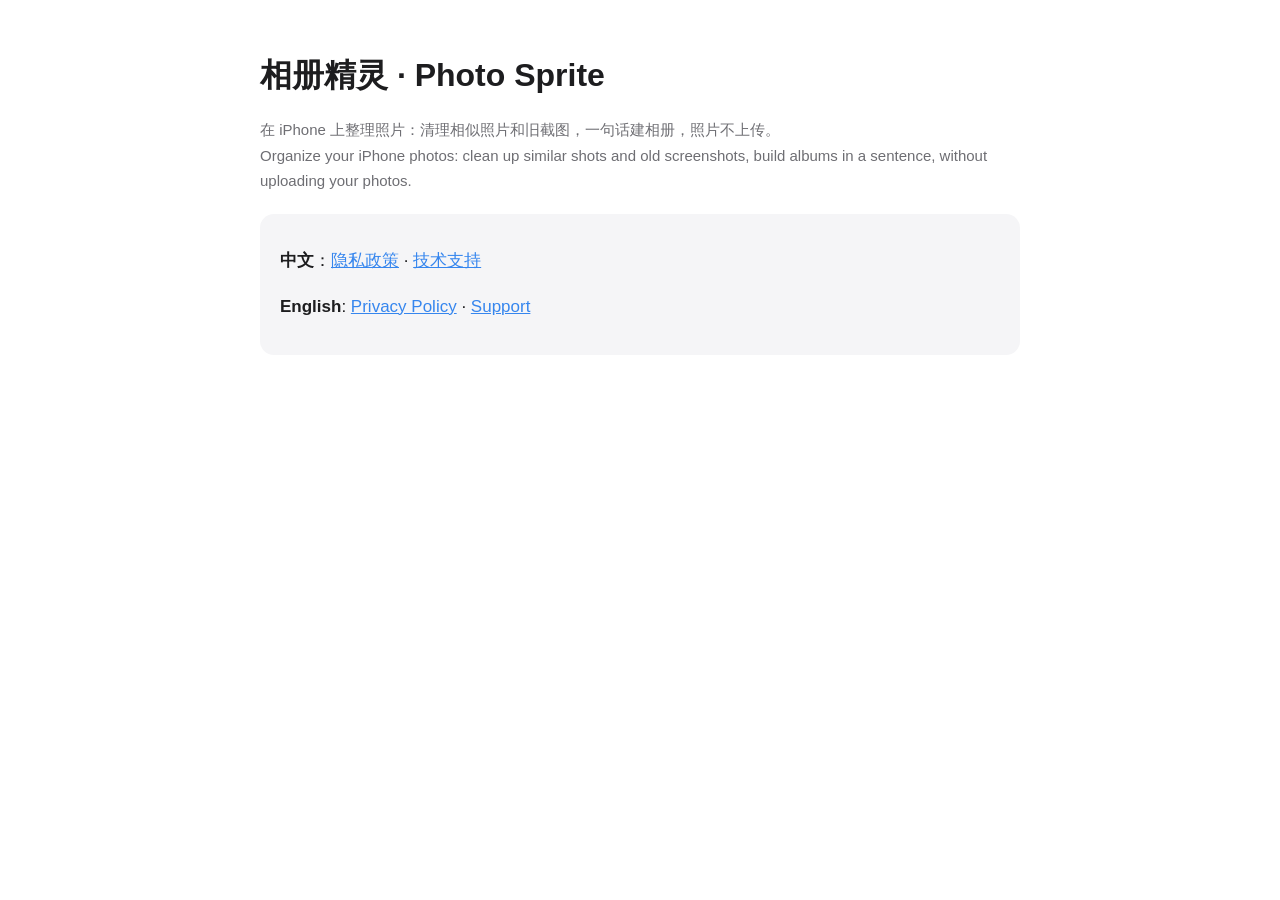
==== index.html @ 0f5be429 "Add privacy policy and support pages (Chinese and English) Co-Authored-By: Claude Opus 5.5 <noreply@" ====
<!doctype html>
<html lang="zh-Hans">
<head>
<meta charset="utf-8">
<meta name="viewport" content="width=device-width, initial-scale=1">
<title>相册精灵 · Photo Sprite</title>
<style>
  :root { --text: #1d1d1f; --muted: #6e6e73; --bg: #ffffff; --accent: #3686ee; --card: #f5f5f7; }
  @media (prefers-color-scheme: dark) { :root { --text: #f5f5f7; --muted: #a1a1a6; --bg: #000000; --accent: #5490e4; --card: #1c1c1e; } }
  body { margin: 0; background: var(--bg); color: var(--text); font: 17px/1.7 -apple-system, "PingFang SC", "Helvetica Neue", sans-serif; }
  main { max-width: 760px; margin: 0 auto; padding: 48px 20px 80px; }
  h1 { font-size: 32px; margin: 0 0 4px; } h2 { font-size: 21px; margin-top: 36px; }
  .muted { color: var(--muted); font-size: 15px; } a { color: var(--accent); }
  .card { background: var(--card); border-radius: 14px; padding: 16px 20px; margin: 20px 0; }
  li { margin: 6px 0; }
</style>
</head>
<body>
<main>
  <h1>相册精灵 · Photo Sprite</h1>
  <p class="muted">在 iPhone 上整理照片：清理相似照片和旧截图，一句话建相册，照片不上传。<br>Organize your iPhone photos: clean up similar shots and old screenshots, build albums in a sentence, without uploading your photos.</p>
  <div class="card">
    <p><strong>中文</strong>：<a href="privacy.html">隐私政策</a> · <a href="support.html">技术支持</a></p>
    <p><strong>English</strong>: <a href="en/privacy.html">Privacy Policy</a> · <a href="en/support.html">Support</a></p>
  </div>
</main>
</body>
</html>
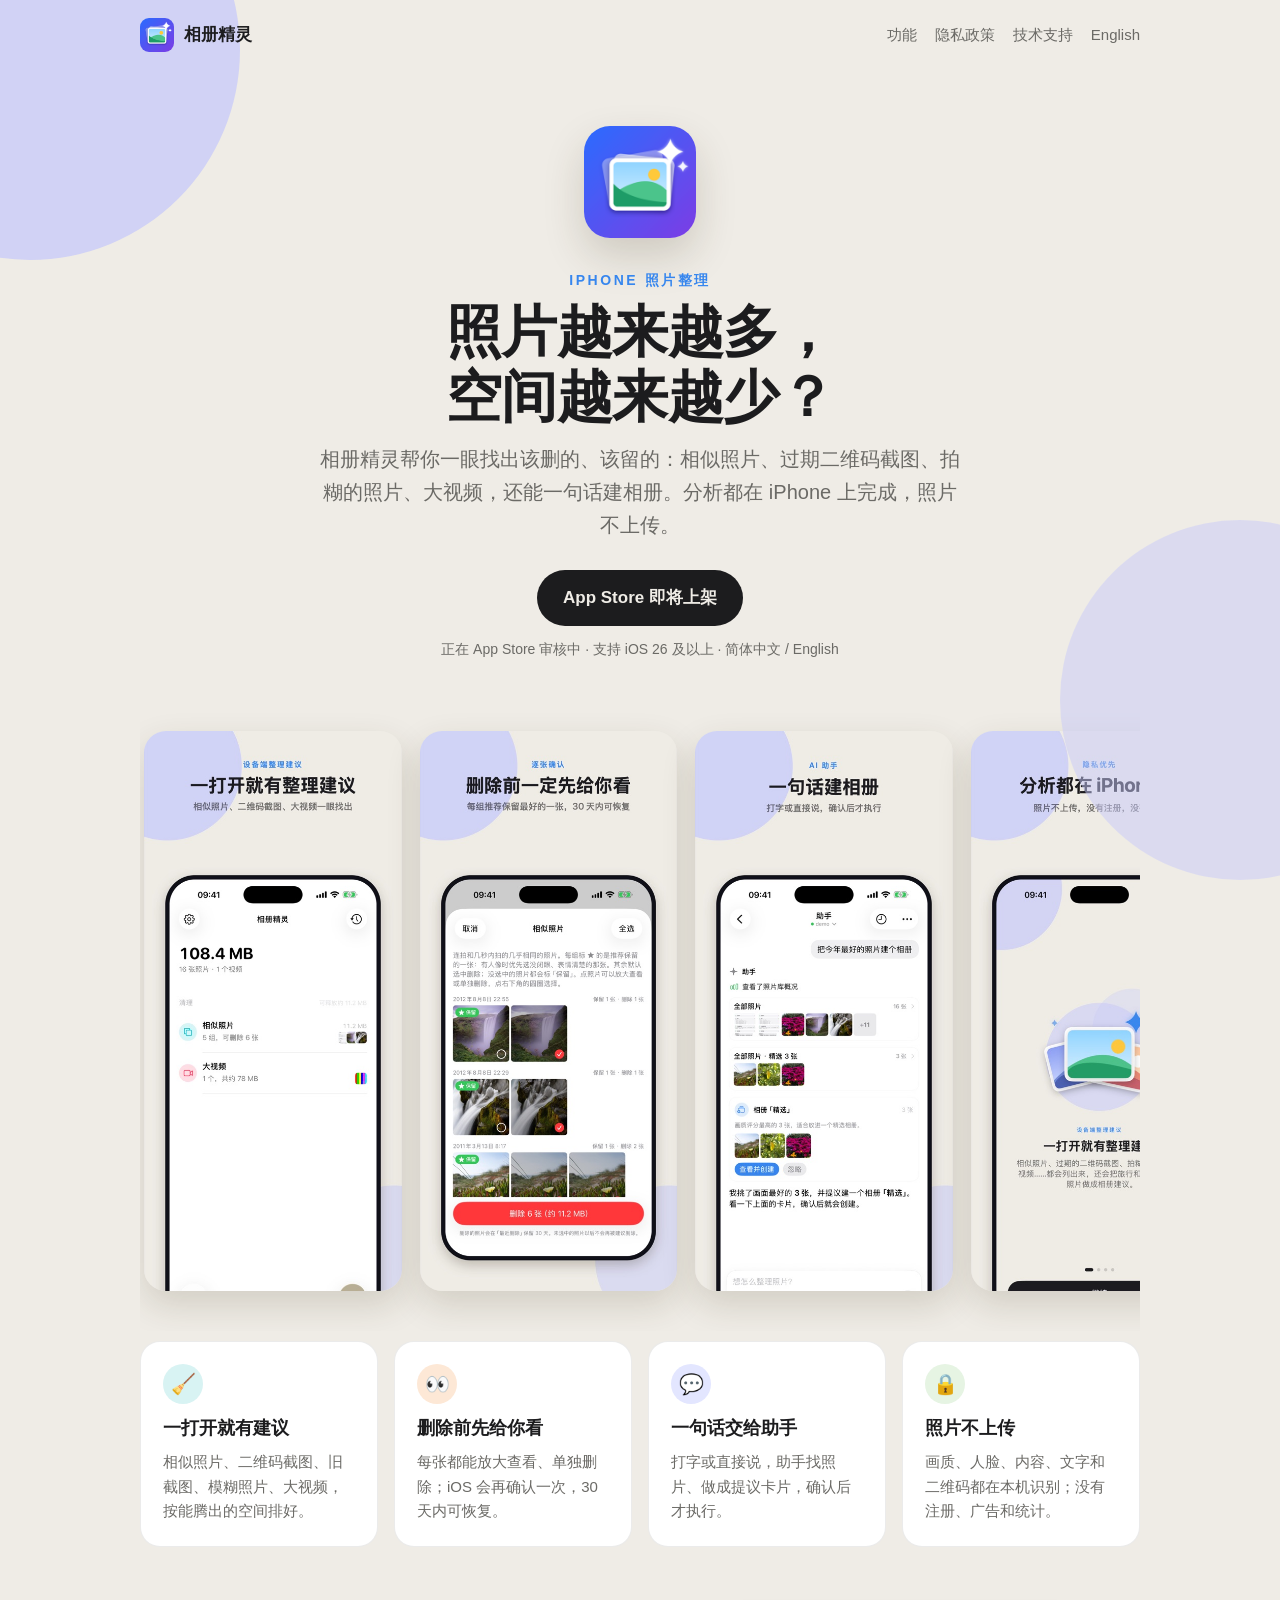
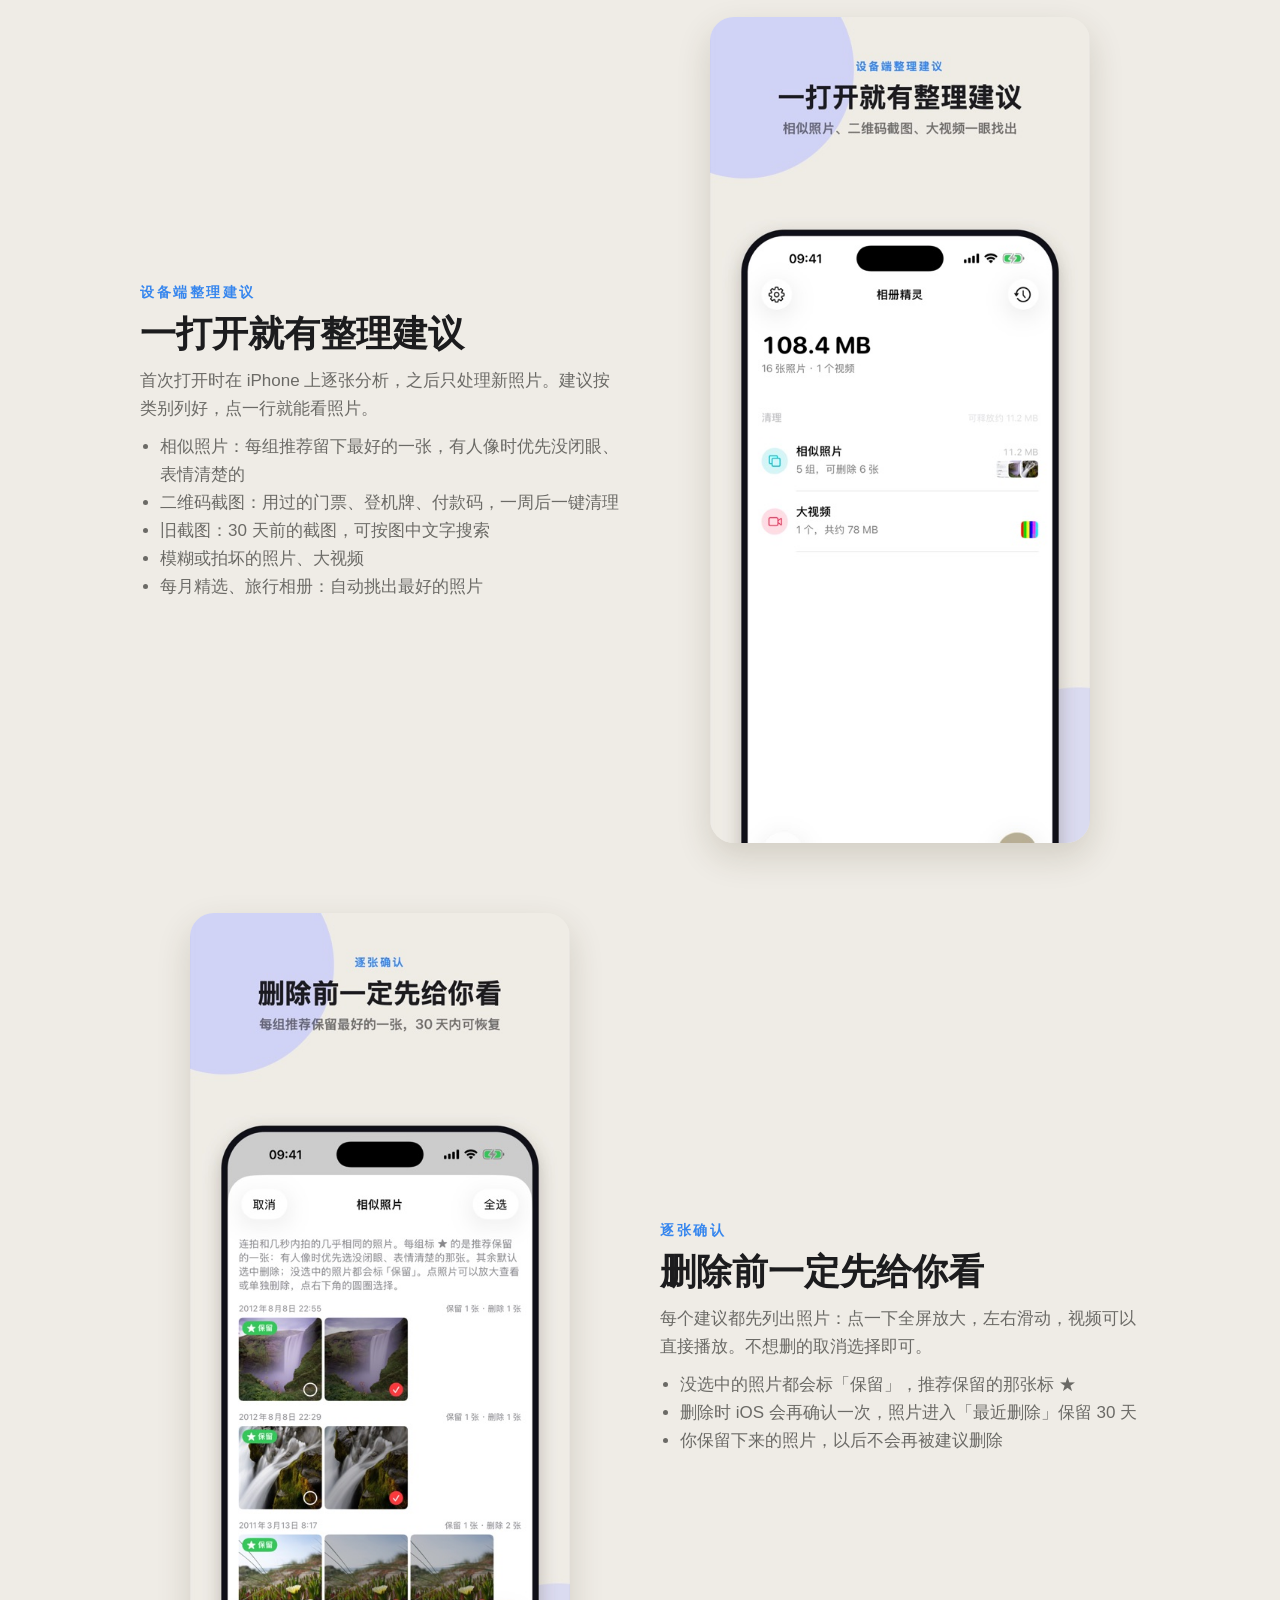
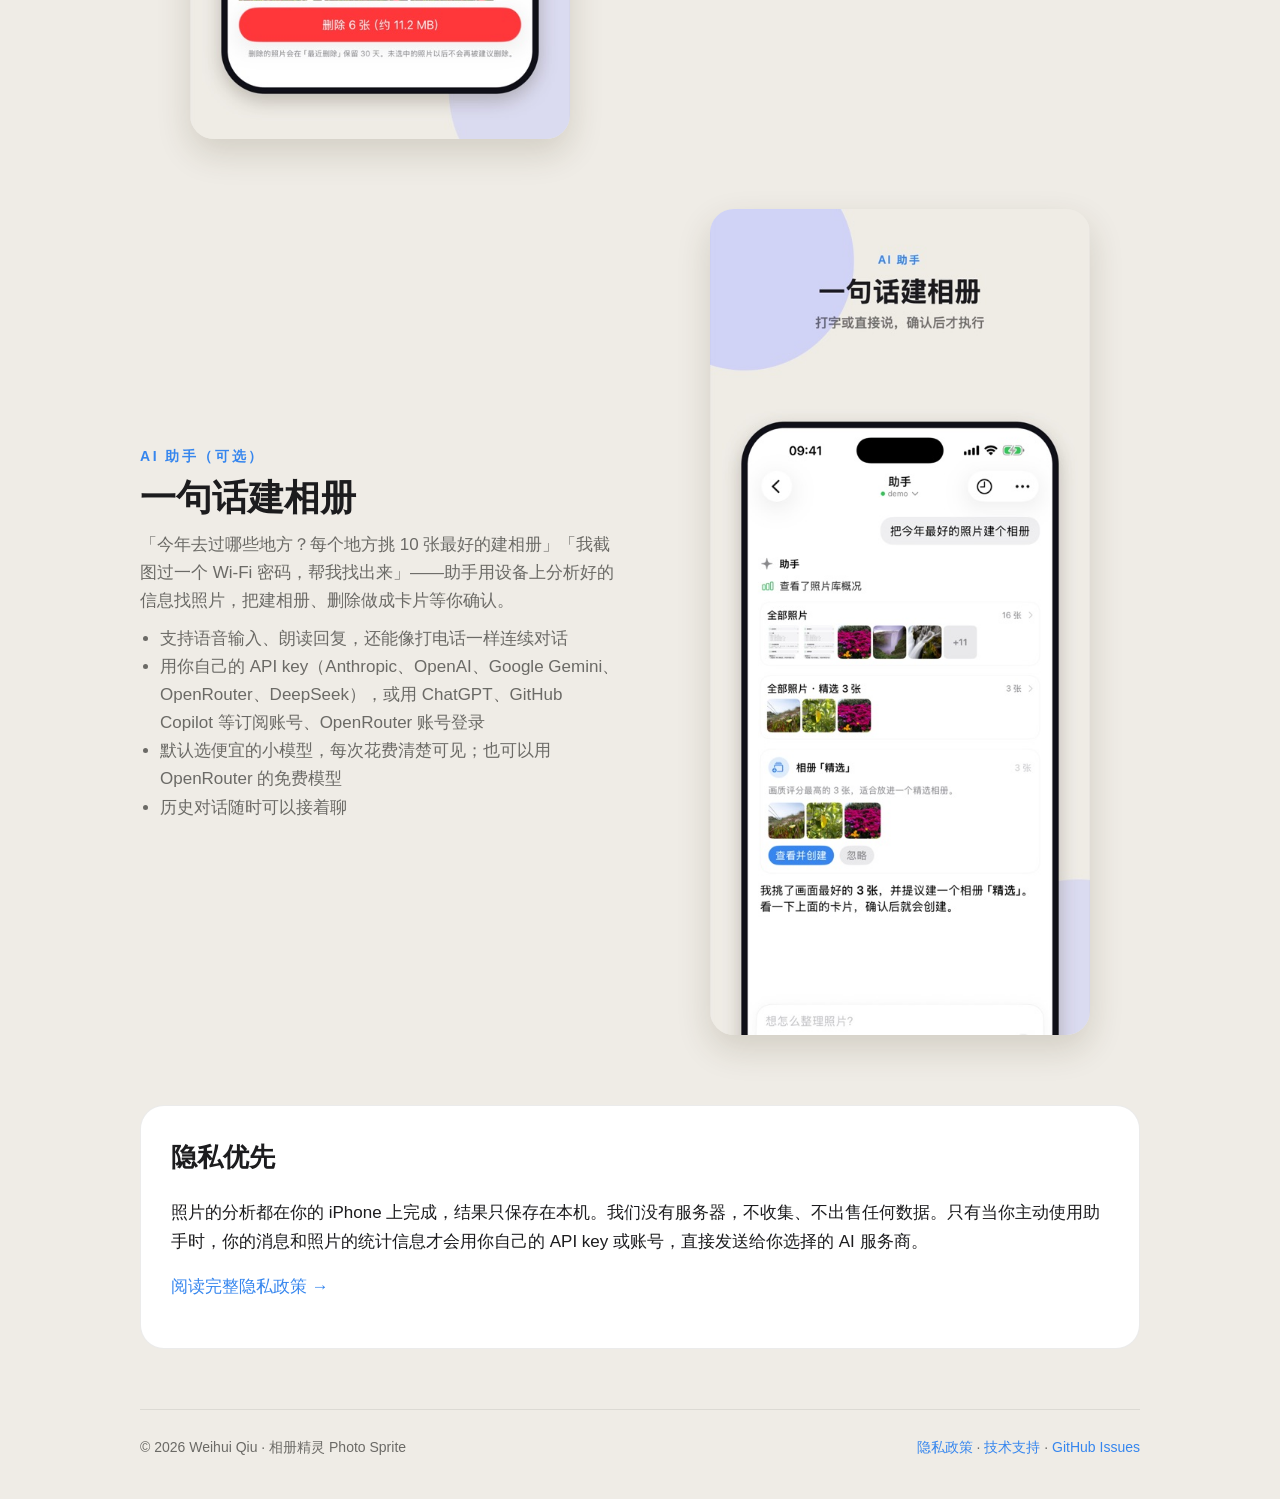
==== commit be1013c2: "Add the Photo Sprite introduction page (Chinese and English) Co-Authored-By: Claude Opus 5.5 <norepl" ====
--- a/index.html
+++ b/index.html
@@ -3,26 +3,67 @@
 <head>
 <meta charset="utf-8">
 <meta name="viewport" content="width=device-width, initial-scale=1">
-<title>相册精灵 · Photo Sprite</title>
+<title>相册精灵 · 清理相似照片，一句话建相册</title>
+<meta name="description" content="相册精灵在 iPhone 上整理照片：找出相似照片、过期二维码截图、拍糊的照片和大视频，一句话建相册。分析都在本机完成，照片不上传。">
+<link rel="icon" href="assets/favicon.png">
+<link rel="apple-touch-icon" href="assets/icon.png">
+<meta property="og:title" content="相册精灵 · 清理相似照片，一句话建相册">
+<meta property="og:description" content="相册精灵在 iPhone 上整理照片：找出相似照片、过期二维码截图、拍糊的照片和大视频，一句话建相册。分析都在本机完成，照片不上传。">
+<meta property="og:image" content="https://qiwihui.github.io/PhotoSprite/assets/icon.png">
 <style>
-  :root { --text: #1d1d1f; --muted: #6e6e73; --bg: #ffffff; --accent: #3686ee; --card: #f5f5f7; }
-  @media (prefers-color-scheme: dark) { :root { --text: #f5f5f7; --muted: #a1a1a6; --bg: #000000; --accent: #5490e4; --card: #1c1c1e; } }
-  body { margin: 0; background: var(--bg); color: var(--text); font: 17px/1.7 -apple-system, "PingFang SC", "Helvetica Neue", sans-serif; }
-  main { max-width: 760px; margin: 0 auto; padding: 48px 20px 80px; }
-  h1 { font-size: 32px; margin: 0 0 4px; } h2 { font-size: 21px; margin-top: 36px; }
-  .muted { color: var(--muted); font-size: 15px; } a { color: var(--accent); }
-  .card { background: var(--card); border-radius: 14px; padding: 16px 20px; margin: 20px 0; }
-  li { margin: 6px 0; }
+:root{--paper:#efece6;--card:#ffffff;--ink:#1c1c1e;--muted:#6b6a66;--accent:#3686ee;--lav:#c7cafa;--line:rgba(0,0,0,.08);--fab:#b7af96}
+@media (prefers-color-scheme:dark){:root{--paper:#121214;--card:#1c1c1f;--ink:#f2f2f4;--muted:#a1a1a6;--accent:#5490e4;--lav:#3a3b6a;--line:rgba(255,255,255,.1)}}
+*{box-sizing:border-box}
+body{margin:0;background:var(--paper);color:var(--ink);font:17px/1.65 -apple-system,BlinkMacSystemFont,"PingFang SC","Helvetica Neue",sans-serif;overflow-x:hidden}
+a{color:var(--accent);text-decoration:none}a:hover{text-decoration:underline}
+.wrap{max-width:1040px;margin:0 auto;padding:0 20px}
+.blob{position:absolute;border-radius:50%;background:var(--lav);z-index:0;opacity:.75}
+header.nav{position:relative;z-index:2;display:flex;align-items:center;justify-content:space-between;padding:18px 0}
+.brand{display:flex;align-items:center;gap:10px;font-weight:700;color:var(--ink)}
+.brand img{width:34px;height:34px;border-radius:9px}
+.nav nav{display:flex;gap:18px;font-size:15px;flex-wrap:wrap}
+.nav nav a{color:var(--muted)}
+.hero{position:relative;padding:56px 0 40px;text-align:center}
+.hero>*{position:relative;z-index:1}
+.hero .icon{width:112px;height:112px;border-radius:26px;box-shadow:0 18px 40px rgba(60,50,20,.18)}
+.kicker{color:var(--accent);font-weight:600;font-size:14px;letter-spacing:.18em;text-transform:uppercase;margin:22px 0 8px}
+h1{font-size:clamp(34px,6vw,56px);line-height:1.15;margin:0 0 14px;letter-spacing:-.01em}
+.lead{color:var(--muted);font-size:clamp(17px,2.2vw,20px);max-width:640px;margin:0 auto 28px}
+.cta{display:inline-flex;align-items:center;gap:10px;background:var(--ink);color:var(--paper);padding:14px 26px;border-radius:999px;font-weight:600}
+.cta:hover{text-decoration:none;opacity:.9}
+.note{color:var(--muted);font-size:14px;margin-top:12px}
+.shots{display:flex;gap:18px;overflow-x:auto;padding:30px 4px 40px;scroll-snap-type:x mandatory}
+.shots img{height:min(560px,70vh);border-radius:22px;box-shadow:0 14px 34px rgba(60,50,20,.16);scroll-snap-align:center;flex:none}
+.features{display:grid;grid-template-columns:repeat(4,1fr);gap:16px;margin:10px 0 50px}
+.f{background:var(--card);border:1px solid var(--line);border-radius:20px;padding:22px}
+.f .i{width:40px;height:40px;border-radius:50%;display:grid;place-items:center;font-size:20px;margin-bottom:10px}
+.f h3{margin:0 0 6px;font-size:18px}.f p{margin:0;color:var(--muted);font-size:15px}
+section.row{display:grid;grid-template-columns:1fr 1fr;gap:40px;align-items:center;margin:70px 0}
+section.row img{width:100%;max-width:380px;justify-self:center;border-radius:24px;box-shadow:0 14px 34px rgba(60,50,20,.16)}
+section.row.rev img{order:-1}
+section.row h2{font-size:clamp(26px,3.6vw,36px);margin:6px 0 12px;line-height:1.2}
+section.row p{color:var(--muted);margin:0 0 10px}
+section.row ul{color:var(--muted);padding-left:20px;margin:0}
+.privacy{background:var(--card);border:1px solid var(--line);border-radius:24px;padding:30px;margin:60px 0}
+.privacy h2{margin-top:0}
+footer{border-top:1px solid var(--line);padding:26px 0 40px;color:var(--muted);font-size:14px;display:flex;justify-content:space-between;flex-wrap:wrap;gap:10px}
+@media (max-width:900px){.features{grid-template-columns:repeat(2,1fr)}}@media (max-width:520px){.features{grid-template-columns:1fr}}@media (max-width:760px){section.row{grid-template-columns:1fr;gap:20px;margin:48px 0}section.row.rev img{order:0}.nav nav{gap:12px;font-size:14px}}
 </style>
 </head>
 <body>
-<main>
-  <h1>相册精灵 · Photo Sprite</h1>
-  <p class="muted">在 iPhone 上整理照片：清理相似照片和旧截图，一句话建相册，照片不上传。<br>Organize your iPhone photos: clean up similar shots and old screenshots, build albums in a sentence, without uploading your photos.</p>
-  <div class="card">
-    <p><strong>中文</strong>：<a href="privacy.html">隐私政策</a> · <a href="support.html">技术支持</a></p>
-    <p><strong>English</strong>: <a href="en/privacy.html">Privacy Policy</a> · <a href="en/support.html">Support</a></p>
-  </div>
-</main>
+<div class="blob" style="width:420px;height:420px;left:-180px;top:-160px"></div>
+<div class="blob" style="width:360px;height:360px;right:-140px;top:520px;opacity:.5"></div>
+<div class="wrap">
+<header class="nav"><a class="brand" href="./"><img src="assets/icon.png" alt="">相册精灵</a>
+<nav><a href="#features">功能</a><a href="privacy.html">隐私政策</a><a href="support.html">技术支持</a><a href="en/">English</a></nav></header>
+<div class="hero"><img class="icon" src="assets/icon.png" alt="相册精灵">
+<div class="kicker">iPhone 照片整理</div><h1>照片越来越多，<br>空间越来越少？</h1><p class="lead">相册精灵帮你一眼找出该删的、该留的：相似照片、过期二维码截图、拍糊的照片、大视频，还能一句话建相册。分析都在 iPhone 上完成，照片不上传。</p>
+<span class="cta"> App Store 即将上架</span><div class="note">正在 App Store 审核中 · 支持 iOS 26 及以上 · 简体中文 / English</div></div>
+<div class="shots"><img src="assets/zh-Hans-1.jpg" alt="首页的整理建议" loading="lazy"><img src="assets/zh-Hans-2.jpg" alt="相似照片审核" loading="lazy"><img src="assets/zh-Hans-3.jpg" alt="助手一句话建相册" loading="lazy"><img src="assets/zh-Hans-4.jpg" alt="隐私优先" loading="lazy"></div>
+<div id="features" class="features"><div class="f"><div class="i" style="background:#d8f3f3">🧹</div><h3>一打开就有建议</h3><p>相似照片、二维码截图、旧截图、模糊照片、大视频，按能腾出的空间排好。</p></div><div class="f"><div class="i" style="background:#fde8d6">👀</div><h3>删除前先给你看</h3><p>每张都能放大查看、单独删除；iOS 会再确认一次，30 天内可恢复。</p></div><div class="f"><div class="i" style="background:#e3e6ff">💬</div><h3>一句话交给助手</h3><p>打字或直接说，助手找照片、做成提议卡片，确认后才执行。</p></div><div class="f"><div class="i" style="background:#e6f4e3">🔒</div><h3>照片不上传</h3><p>画质、人脸、内容、文字和二维码都在本机识别；没有注册、广告和统计。</p></div></div>
+<section class="row"><div><div class="kicker">设备端整理建议</div><h2>一打开就有整理建议</h2><p>首次打开时在 iPhone 上逐张分析，之后只处理新照片。建议按类别列好，点一行就能看照片。</p><ul><li>相似照片：每组推荐留下最好的一张，有人像时优先没闭眼、表情清楚的</li><li>二维码截图：用过的门票、登机牌、付款码，一周后一键清理</li><li>旧截图：30 天前的截图，可按图中文字搜索</li><li>模糊或拍坏的照片、大视频</li><li>每月精选、旅行相册：自动挑出最好的照片</li></ul></div><img src="assets/zh-Hans-1.jpg" alt="一打开就有整理建议" loading="lazy"></section><section class="row rev"><div><div class="kicker">逐张确认</div><h2>删除前一定先给你看</h2><p>每个建议都先列出照片：点一下全屏放大，左右滑动，视频可以直接播放。不想删的取消选择即可。</p><ul><li>没选中的照片都会标「保留」，推荐保留的那张标 ★</li><li>删除时 iOS 会再确认一次，照片进入「最近删除」保留 30 天</li><li>你保留下来的照片，以后不会再被建议删除</li></ul></div><img src="assets/zh-Hans-2.jpg" alt="删除前一定先给你看" loading="lazy"></section><section class="row"><div><div class="kicker">AI 助手（可选）</div><h2>一句话建相册</h2><p>「今年去过哪些地方？每个地方挑 10 张最好的建相册」「我截图过一个 Wi-Fi 密码，帮我找出来」——助手用设备上分析好的信息找照片，把建相册、删除做成卡片等你确认。</p><ul><li>支持语音输入、朗读回复，还能像打电话一样连续对话</li><li>用你自己的 API key（Anthropic、OpenAI、Google Gemini、OpenRouter、DeepSeek），或用 ChatGPT、GitHub Copilot 等订阅账号、OpenRouter 账号登录</li><li>默认选便宜的小模型，每次花费清楚可见；也可以用 OpenRouter 的免费模型</li><li>历史对话随时可以接着聊</li></ul></div><img src="assets/zh-Hans-3.jpg" alt="一句话建相册" loading="lazy"></section>
+<div class="privacy"><h2>隐私优先</h2><p>照片的分析都在你的 iPhone 上完成，结果只保存在本机。我们没有服务器，不收集、不出售任何数据。只有当你主动使用助手时，你的消息和照片的统计信息才会用你自己的 API key 或账号，直接发送给你选择的 AI 服务商。</p><p><a href="privacy.html">阅读完整隐私政策 →</a></p></div>
+<footer><span>© 2026 Weihui Qiu · 相册精灵 Photo Sprite</span><span><a href="privacy.html">隐私政策</a> · <a href="support.html">技术支持</a> · <a href="https://github.com/qiwihui/PhotoSprite/issues">GitHub Issues</a></span></footer>
+</div>
 </body>
 </html>
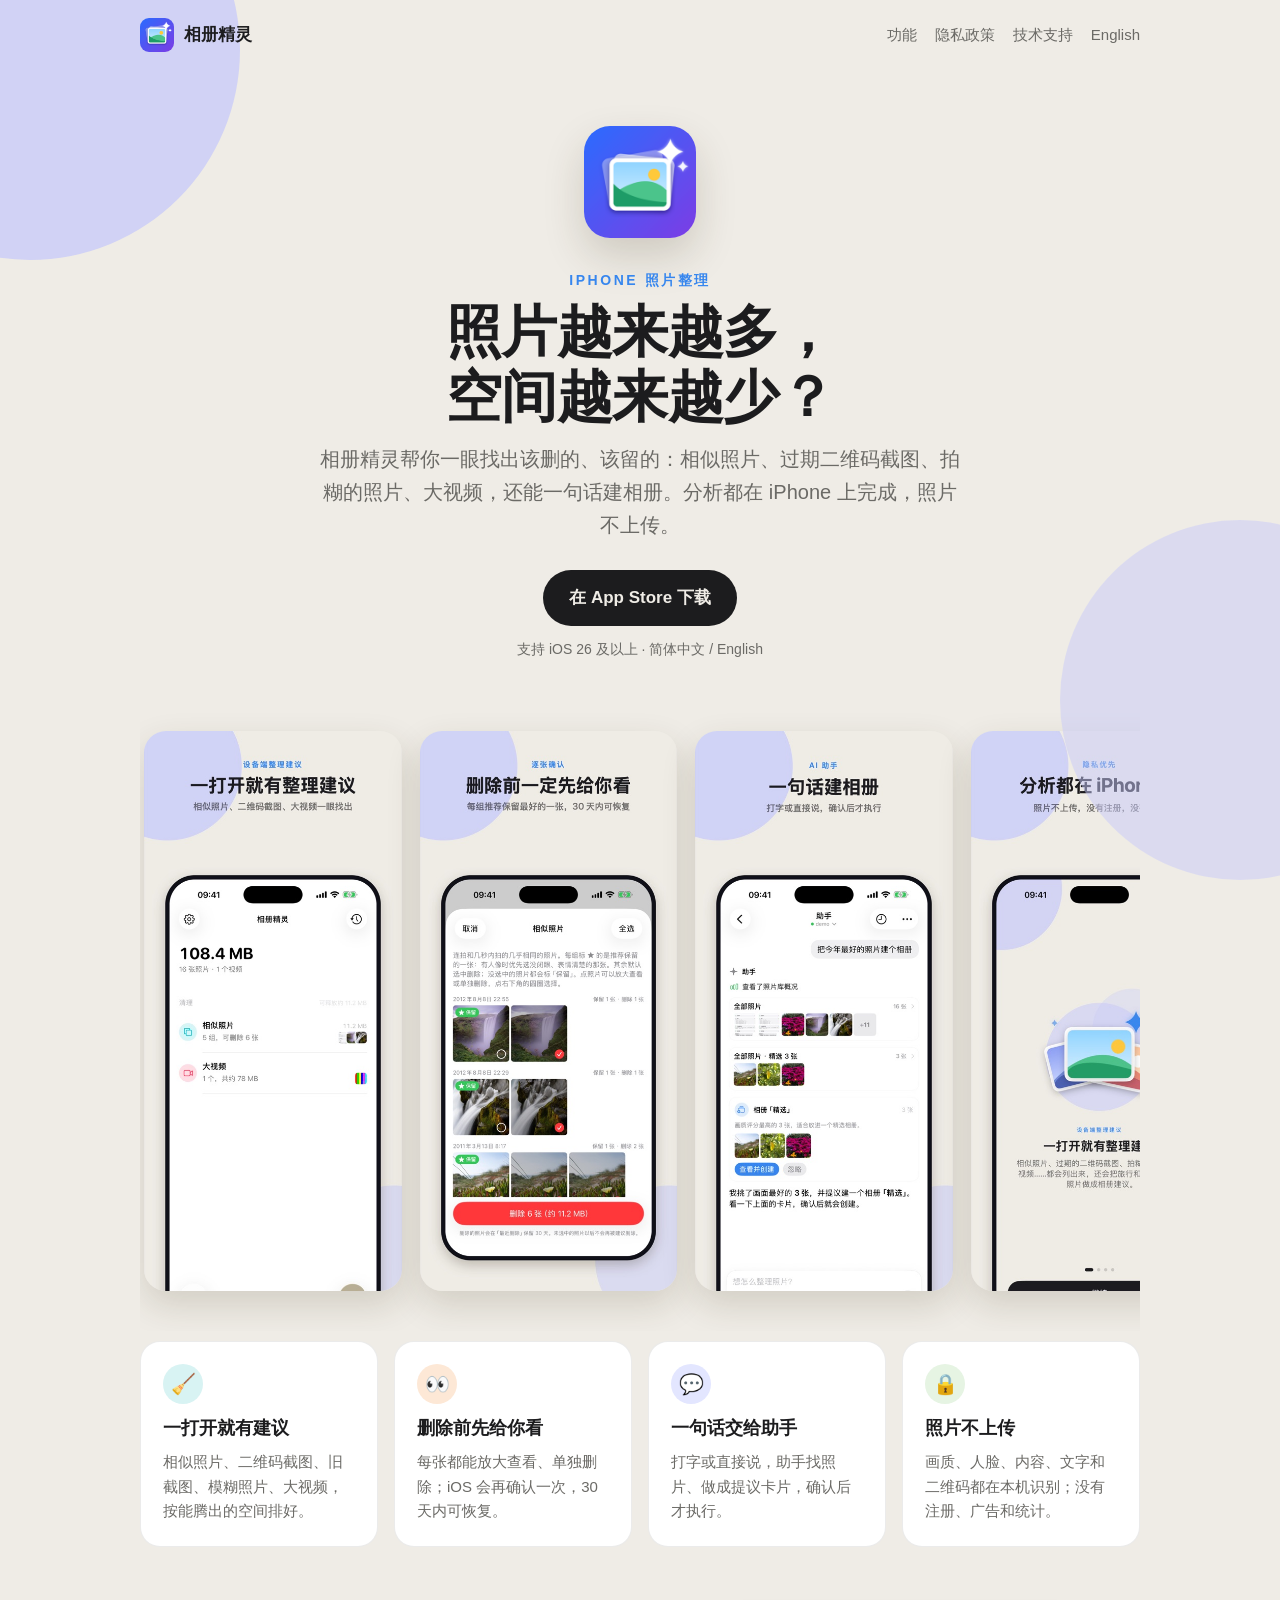
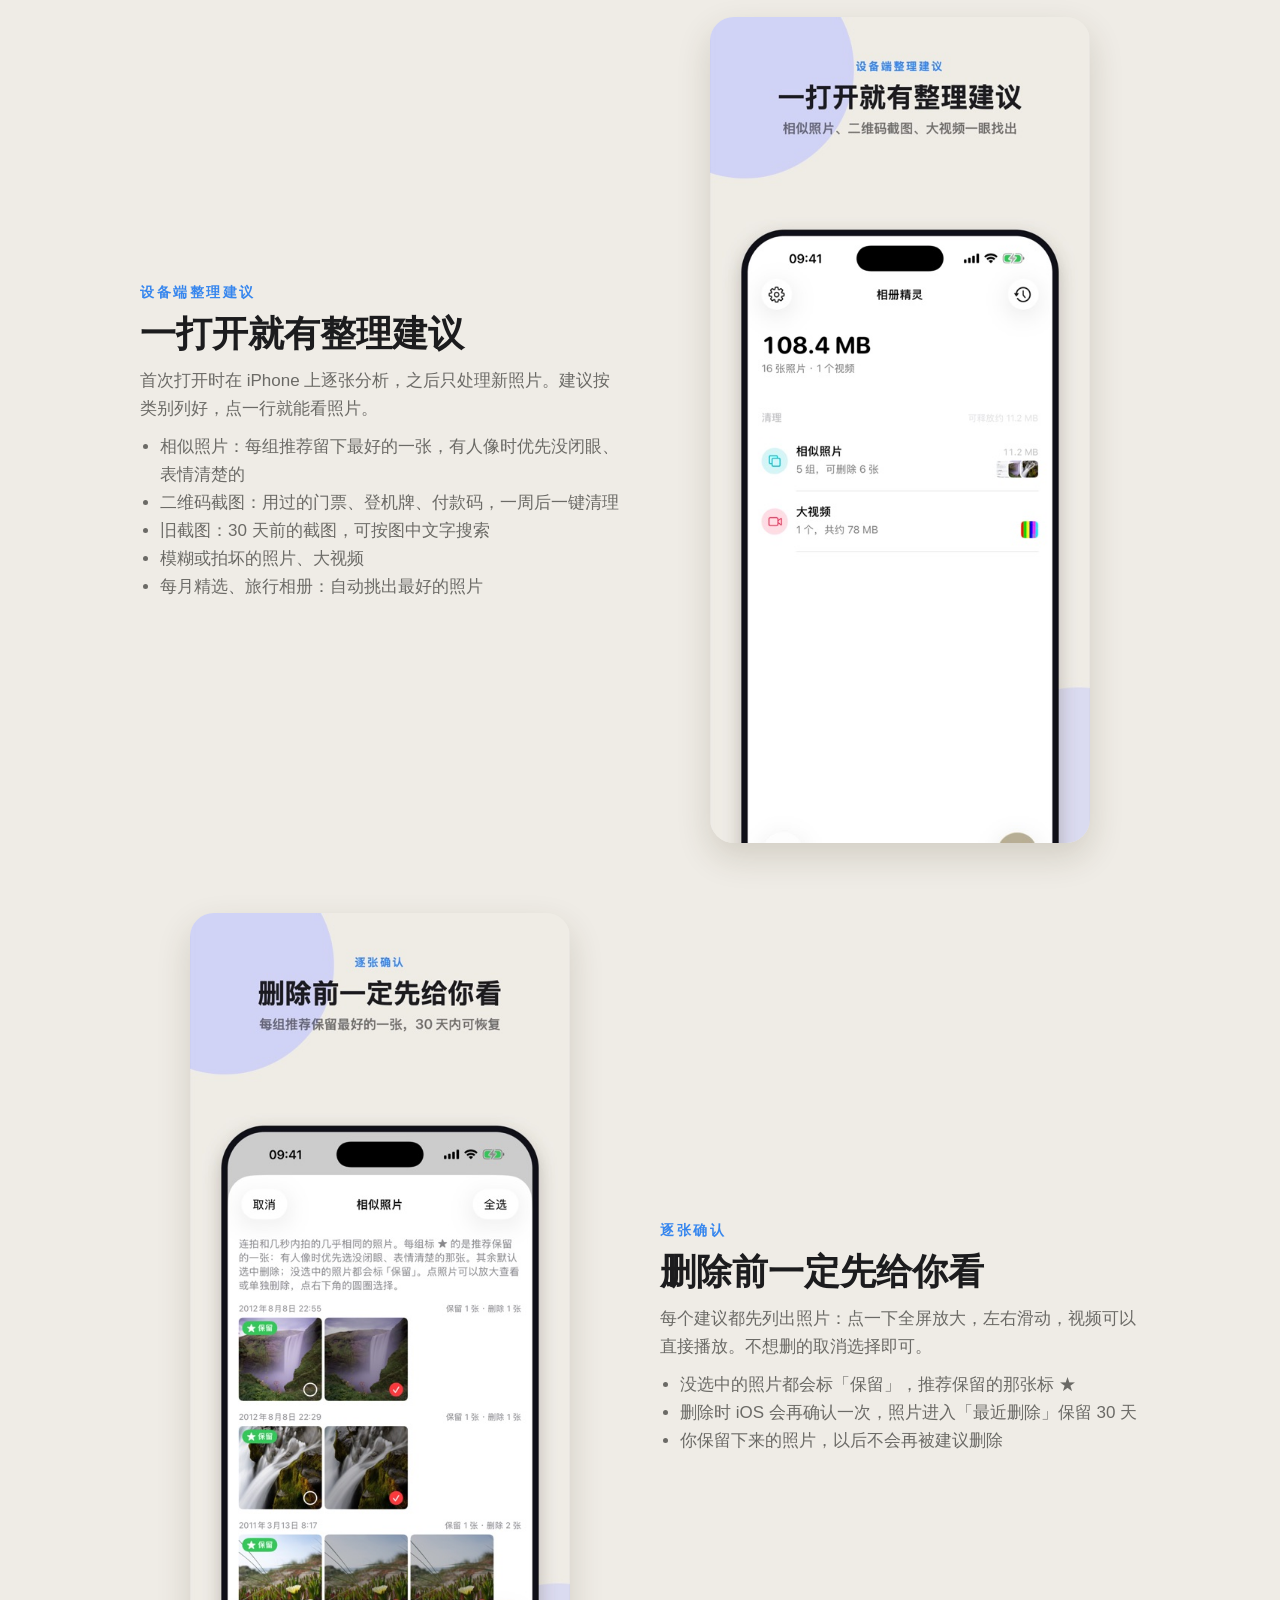
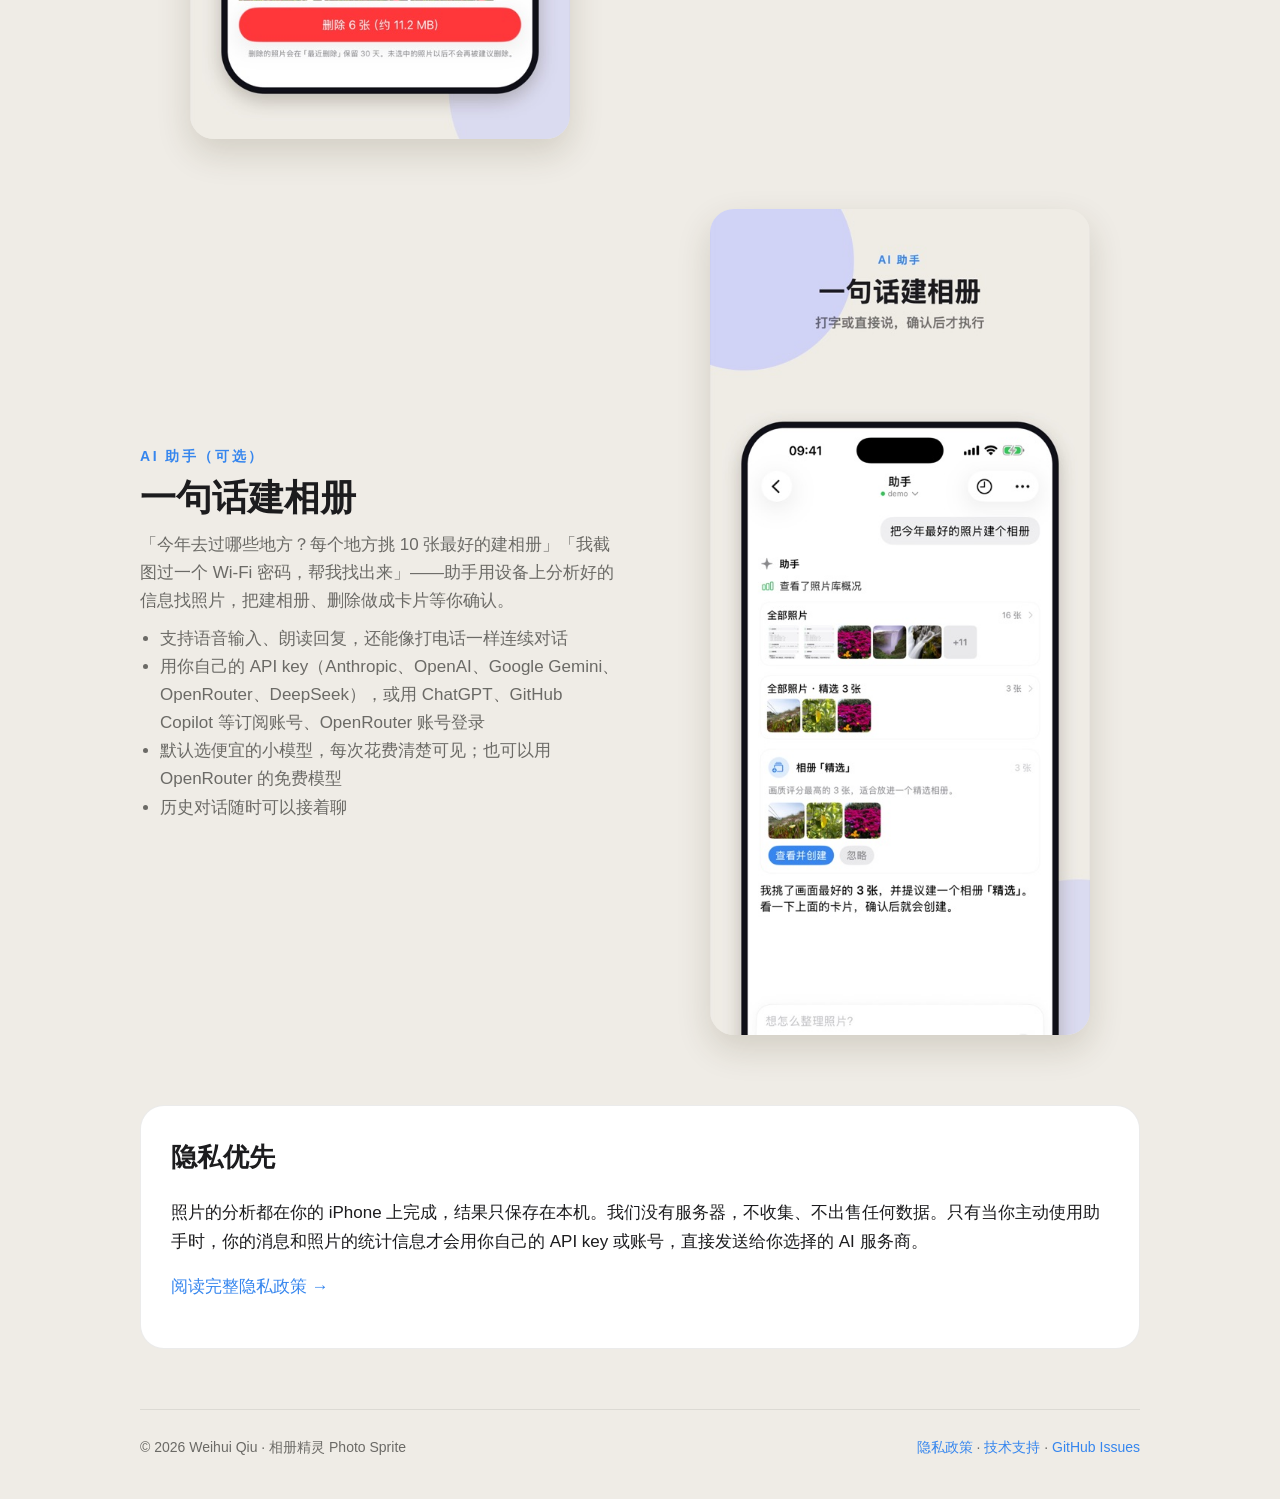
==== commit b97b3742: "Link App Store and improve mobile layout (Chinese)" ====
--- a/index.html
+++ b/index.html
@@ -31,6 +31,7 @@
 .lead{color:var(--muted);font-size:clamp(17px,2.2vw,20px);max-width:640px;margin:0 auto 28px}
 .cta{display:inline-flex;align-items:center;gap:10px;background:var(--ink);color:var(--paper);padding:14px 26px;border-radius:999px;font-weight:600}
 .cta:hover{text-decoration:none;opacity:.9}
+.cta:focus-visible,.nav a:focus-visible{outline:3px solid var(--accent);outline-offset:4px}
 .note{color:var(--muted);font-size:14px;margin-top:12px}
 .shots{display:flex;gap:18px;overflow-x:auto;padding:30px 4px 40px;scroll-snap-type:x mandatory}
 .shots img{height:min(560px,70vh);border-radius:22px;box-shadow:0 14px 34px rgba(60,50,20,.16);scroll-snap-align:center;flex:none}
@@ -47,7 +48,25 @@
 .privacy{background:var(--card);border:1px solid var(--line);border-radius:24px;padding:30px;margin:60px 0}
 .privacy h2{margin-top:0}
 footer{border-top:1px solid var(--line);padding:26px 0 40px;color:var(--muted);font-size:14px;display:flex;justify-content:space-between;flex-wrap:wrap;gap:10px}
-@media (max-width:900px){.features{grid-template-columns:repeat(2,1fr)}}@media (max-width:520px){.features{grid-template-columns:1fr}}@media (max-width:760px){section.row{grid-template-columns:1fr;gap:20px;margin:48px 0}section.row.rev img{order:0}.nav nav{gap:12px;font-size:14px}}
+@media (max-width:900px){.features{grid-template-columns:repeat(2,1fr)}}
+@media (max-width:760px){section.row{grid-template-columns:1fr;gap:20px;margin:48px 0}section.row.rev img{order:0}.nav nav{gap:12px;font-size:14px}}
+@media (max-width:600px){
+  .wrap{padding:0 18px}
+  header.nav{align-items:stretch;flex-direction:column;gap:12px;padding:16px 0}
+  .nav nav{display:grid;grid-template-columns:repeat(4,minmax(0,1fr));gap:4px;text-align:center}
+  .nav nav a{display:grid;place-items:center;min-height:44px;line-height:1.25;font-size:13px}
+  .hero{padding:32px 0 14px}
+  .hero .icon{width:88px;height:88px;border-radius:21px}
+  .lead{font-size:17px;line-height:1.55}
+  .cta{min-height:48px;justify-content:center}
+  .shots{margin:0 -18px;padding:18px 18px 30px;gap:12px;scroll-padding-inline:18px}
+  .shots img{height:min(420px,58vh);border-radius:17px}
+  .features{grid-template-columns:1fr;gap:12px;margin:10px 0 40px}
+  .f{padding:18px}
+  section.row img{max-width:min(100%,320px)}
+  .privacy{padding:22px;margin:44px 0}
+}
+@media (max-width:360px){.nav nav a{font-size:12px}.wrap{padding:0 14px}.shots{margin:0 -14px;padding-inline:14px}}
 </style>
 </head>
 <body>
@@ -58,7 +77,7 @@
 <nav><a href="#features">功能</a><a href="privacy.html">隐私政策</a><a href="support.html">技术支持</a><a href="en/">English</a></nav></header>
 <div class="hero"><img class="icon" src="assets/icon.png" alt="相册精灵">
 <div class="kicker">iPhone 照片整理</div><h1>照片越来越多，<br>空间越来越少？</h1><p class="lead">相册精灵帮你一眼找出该删的、该留的：相似照片、过期二维码截图、拍糊的照片、大视频，还能一句话建相册。分析都在 iPhone 上完成，照片不上传。</p>
-<span class="cta"> App Store 即将上架</span><div class="note">正在 App Store 审核中 · 支持 iOS 26 及以上 · 简体中文 / English</div></div>
+<a class="cta" href="https://apps.apple.com/us/app/photo-sprite/id6821415986" aria-label="在 App Store 下载相册精灵">在 App Store 下载</a><div class="note">支持 iOS 26 及以上 · 简体中文 / English</div></div>
 <div class="shots"><img src="assets/zh-Hans-1.jpg" alt="首页的整理建议" loading="lazy"><img src="assets/zh-Hans-2.jpg" alt="相似照片审核" loading="lazy"><img src="assets/zh-Hans-3.jpg" alt="助手一句话建相册" loading="lazy"><img src="assets/zh-Hans-4.jpg" alt="隐私优先" loading="lazy"></div>
 <div id="features" class="features"><div class="f"><div class="i" style="background:#d8f3f3">🧹</div><h3>一打开就有建议</h3><p>相似照片、二维码截图、旧截图、模糊照片、大视频，按能腾出的空间排好。</p></div><div class="f"><div class="i" style="background:#fde8d6">👀</div><h3>删除前先给你看</h3><p>每张都能放大查看、单独删除；iOS 会再确认一次，30 天内可恢复。</p></div><div class="f"><div class="i" style="background:#e3e6ff">💬</div><h3>一句话交给助手</h3><p>打字或直接说，助手找照片、做成提议卡片，确认后才执行。</p></div><div class="f"><div class="i" style="background:#e6f4e3">🔒</div><h3>照片不上传</h3><p>画质、人脸、内容、文字和二维码都在本机识别；没有注册、广告和统计。</p></div></div>
 <section class="row"><div><div class="kicker">设备端整理建议</div><h2>一打开就有整理建议</h2><p>首次打开时在 iPhone 上逐张分析，之后只处理新照片。建议按类别列好，点一行就能看照片。</p><ul><li>相似照片：每组推荐留下最好的一张，有人像时优先没闭眼、表情清楚的</li><li>二维码截图：用过的门票、登机牌、付款码，一周后一键清理</li><li>旧截图：30 天前的截图，可按图中文字搜索</li><li>模糊或拍坏的照片、大视频</li><li>每月精选、旅行相册：自动挑出最好的照片</li></ul></div><img src="assets/zh-Hans-1.jpg" alt="一打开就有整理建议" loading="lazy"></section><section class="row rev"><div><div class="kicker">逐张确认</div><h2>删除前一定先给你看</h2><p>每个建议都先列出照片：点一下全屏放大，左右滑动，视频可以直接播放。不想删的取消选择即可。</p><ul><li>没选中的照片都会标「保留」，推荐保留的那张标 ★</li><li>删除时 iOS 会再确认一次，照片进入「最近删除」保留 30 天</li><li>你保留下来的照片，以后不会再被建议删除</li></ul></div><img src="assets/zh-Hans-2.jpg" alt="删除前一定先给你看" loading="lazy"></section><section class="row"><div><div class="kicker">AI 助手（可选）</div><h2>一句话建相册</h2><p>「今年去过哪些地方？每个地方挑 10 张最好的建相册」「我截图过一个 Wi-Fi 密码，帮我找出来」——助手用设备上分析好的信息找照片，把建相册、删除做成卡片等你确认。</p><ul><li>支持语音输入、朗读回复，还能像打电话一样连续对话</li><li>用你自己的 API key（Anthropic、OpenAI、Google Gemini、OpenRouter、DeepSeek），或用 ChatGPT、GitHub Copilot 等订阅账号、OpenRouter 账号登录</li><li>默认选便宜的小模型，每次花费清楚可见；也可以用 OpenRouter 的免费模型</li><li>历史对话随时可以接着聊</li></ul></div><img src="assets/zh-Hans-3.jpg" alt="一句话建相册" loading="lazy"></section>
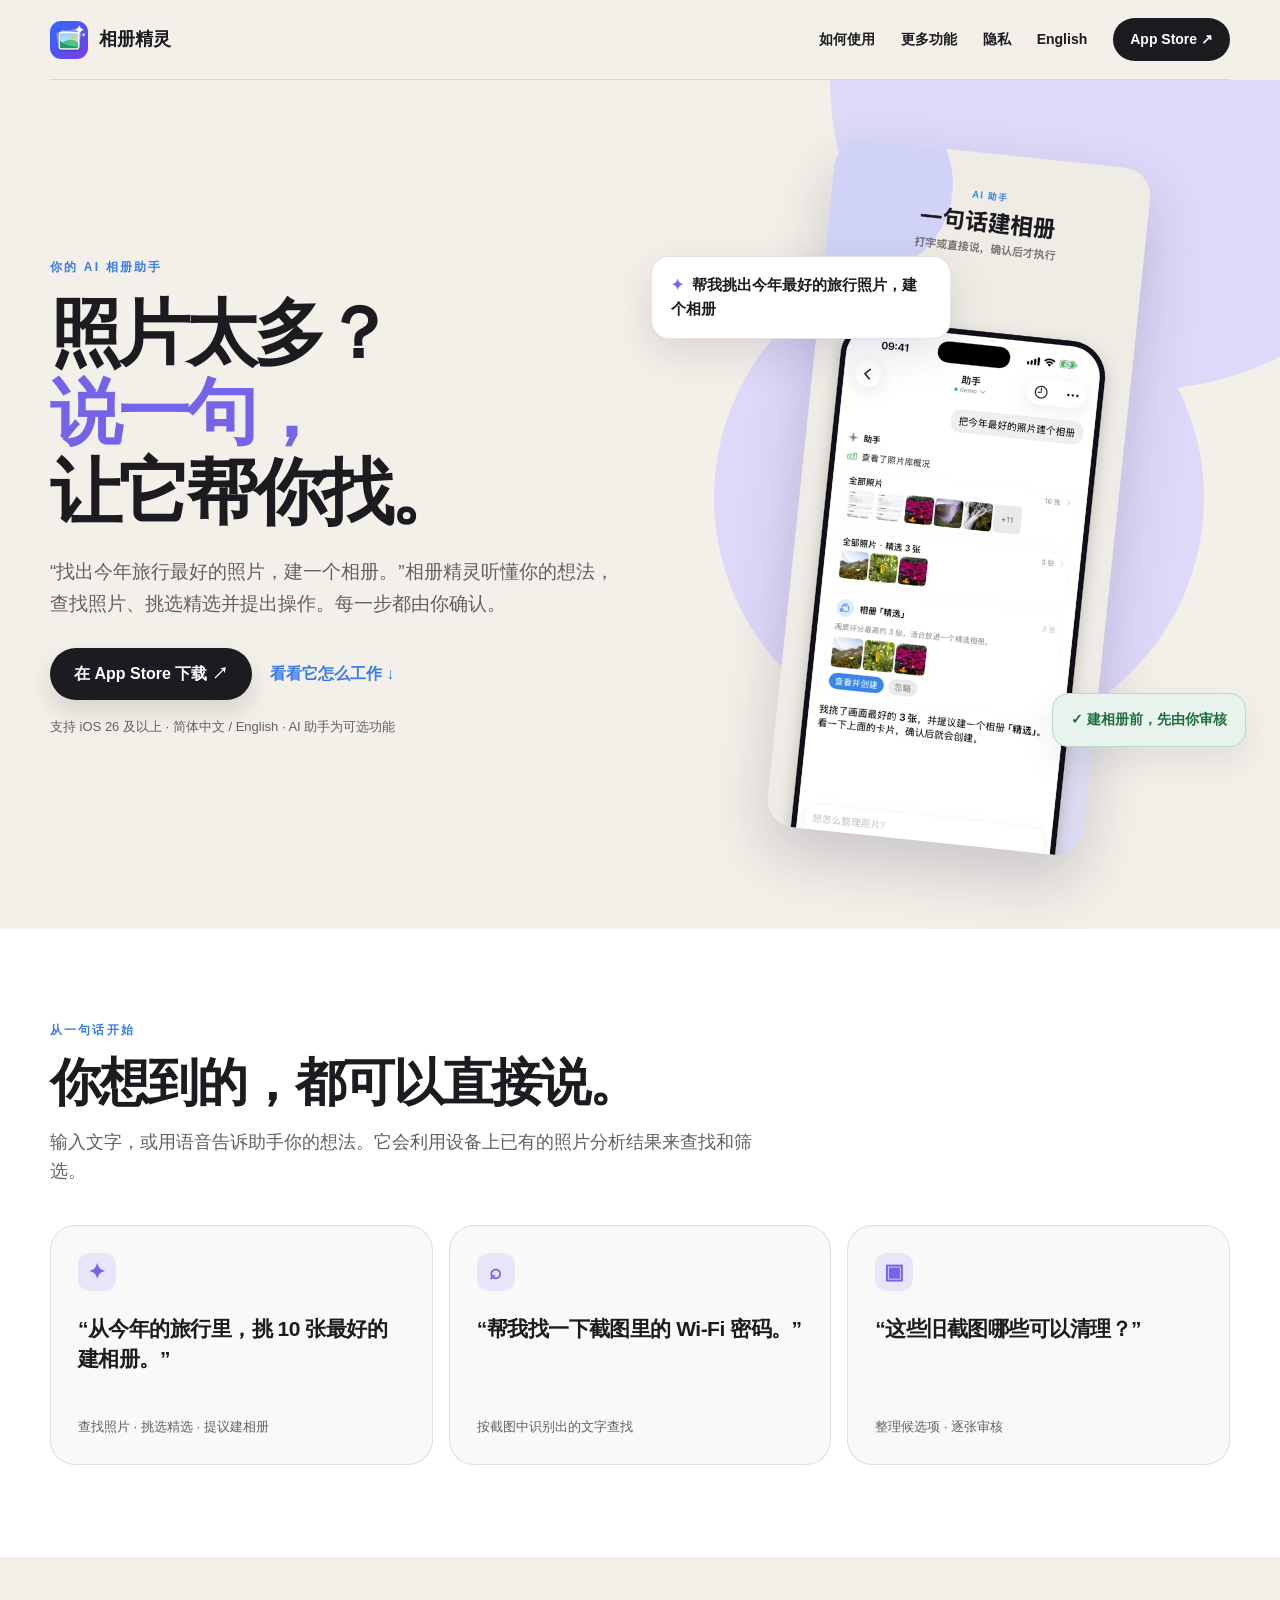
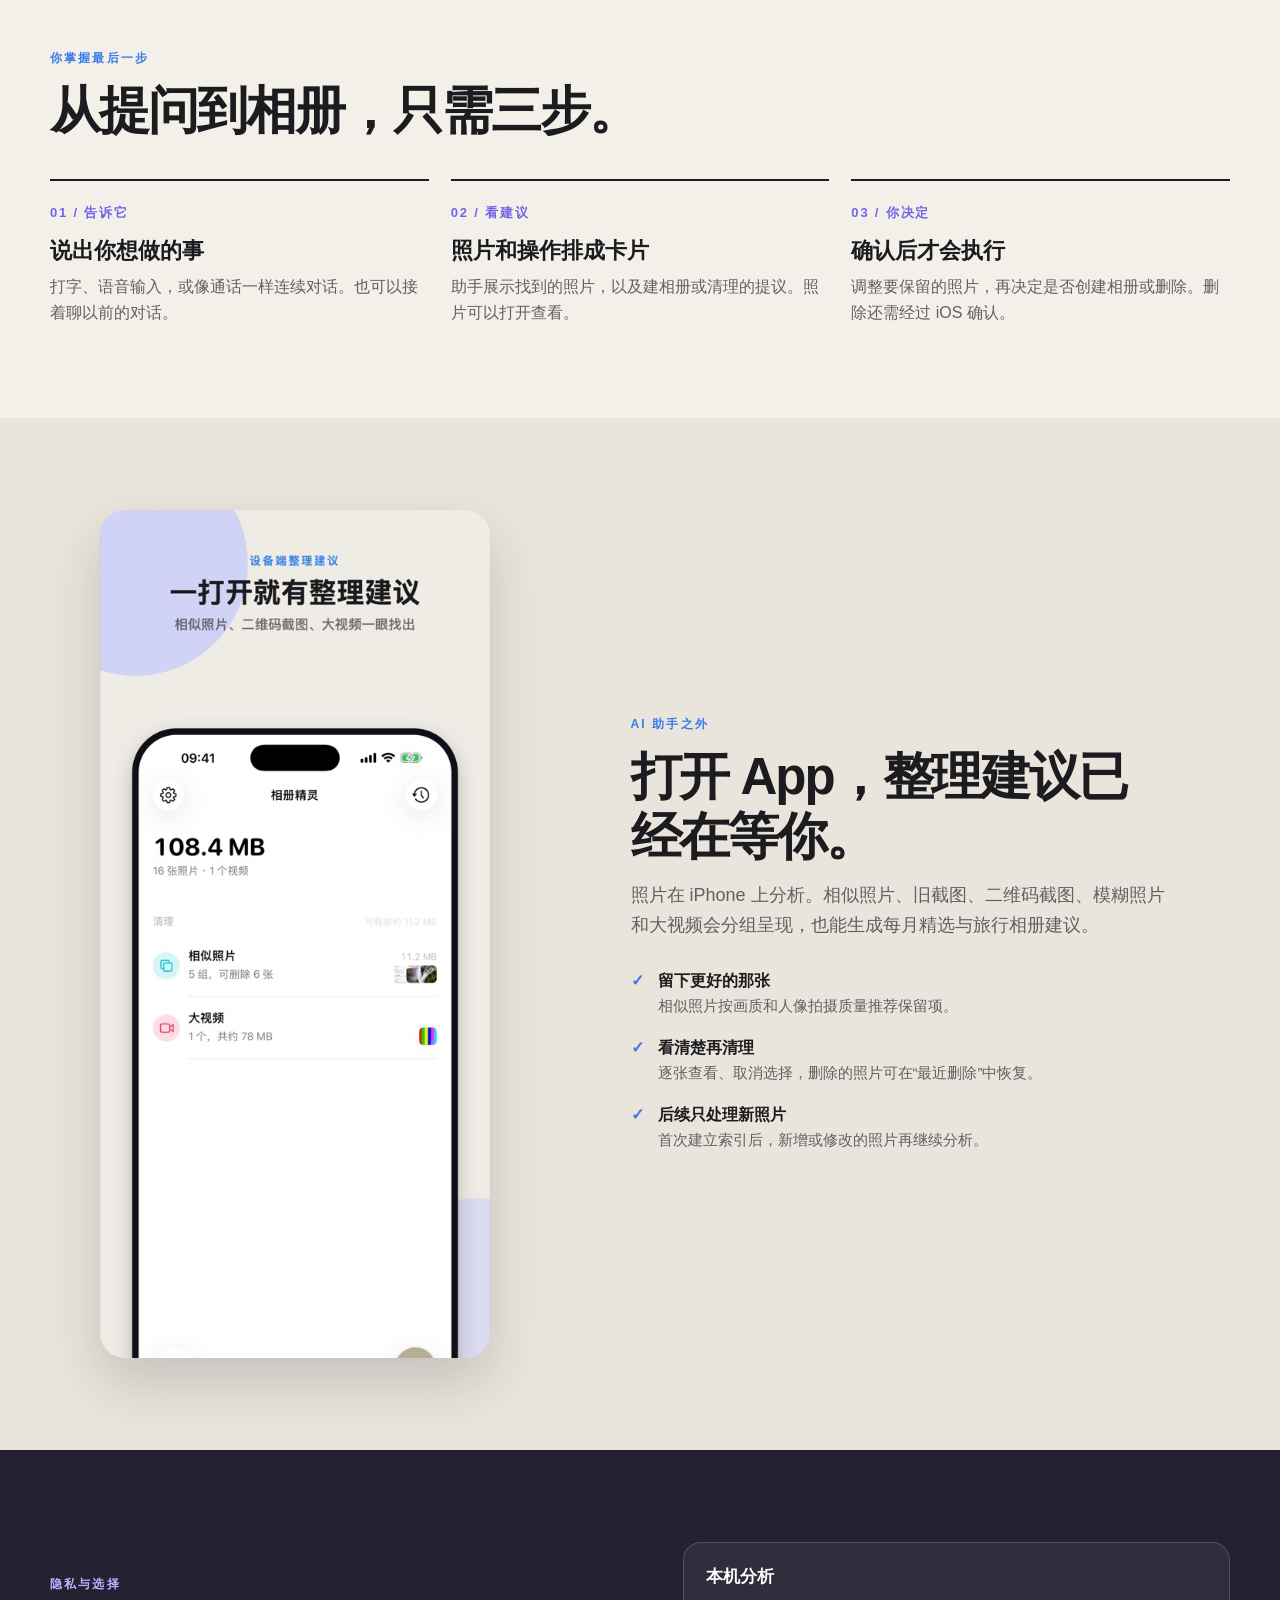
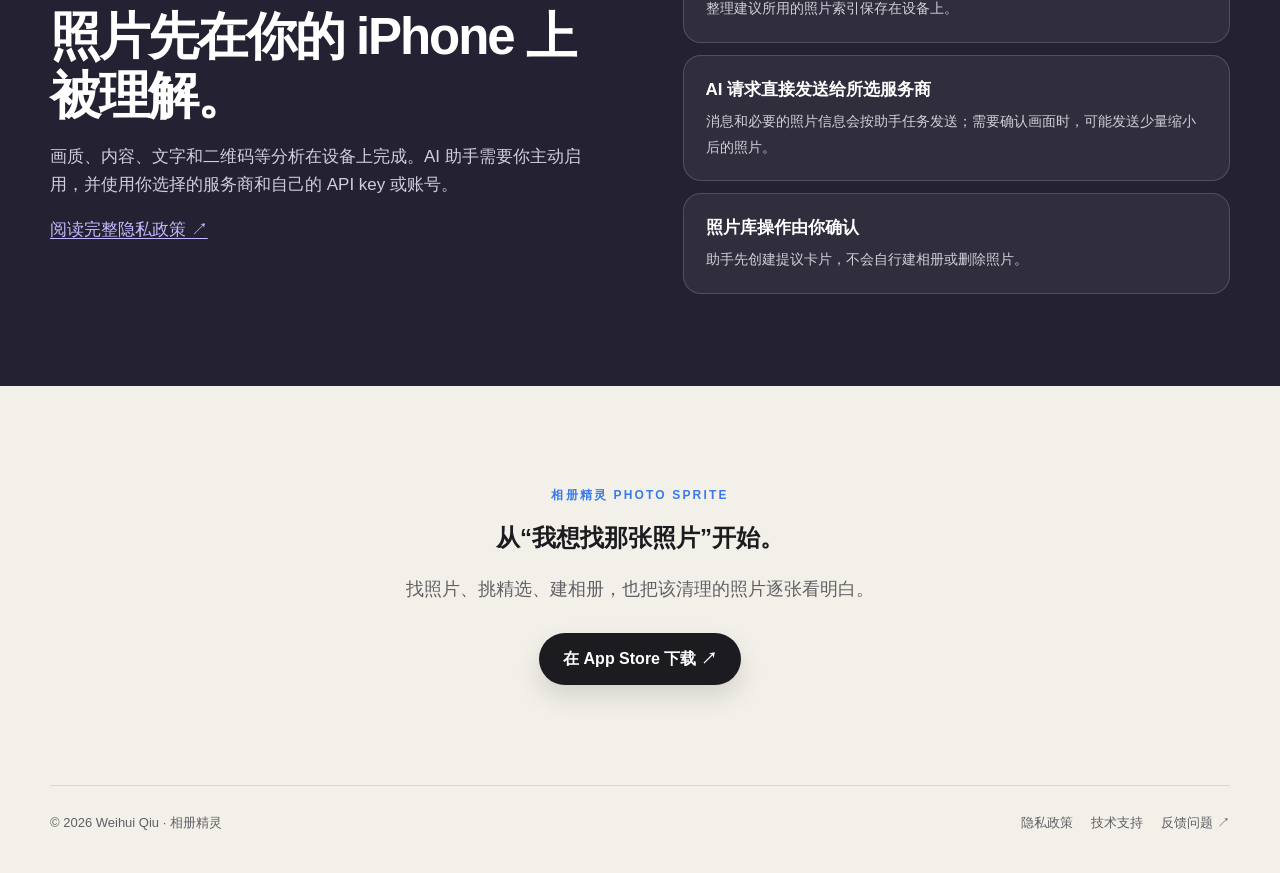
==== commit 2bb5f751: "Highlight AI assistant on product pages" ====
--- a/index.html
+++ b/index.html
@@ -1,88 +1,23 @@
 <!doctype html>
 <html lang="zh-Hans">
 <head>
-<meta charset="utf-8">
-<meta name="viewport" content="width=device-width, initial-scale=1">
-<title>相册精灵 · 清理相似照片，一句话建相册</title>
-<meta name="description" content="相册精灵在 iPhone 上整理照片：找出相似照片、过期二维码截图、拍糊的照片和大视频，一句话建相册。分析都在本机完成，照片不上传。">
-<link rel="icon" href="assets/favicon.png">
-<link rel="apple-touch-icon" href="assets/icon.png">
-<meta property="og:title" content="相册精灵 · 清理相似照片，一句话建相册">
-<meta property="og:description" content="相册精灵在 iPhone 上整理照片：找出相似照片、过期二维码截图、拍糊的照片和大视频，一句话建相册。分析都在本机完成，照片不上传。">
-<meta property="og:image" content="https://qiwihui.github.io/PhotoSprite/assets/icon.png">
-<style>
-:root{--paper:#efece6;--card:#ffffff;--ink:#1c1c1e;--muted:#6b6a66;--accent:#3686ee;--lav:#c7cafa;--line:rgba(0,0,0,.08);--fab:#b7af96}
-@media (prefers-color-scheme:dark){:root{--paper:#121214;--card:#1c1c1f;--ink:#f2f2f4;--muted:#a1a1a6;--accent:#5490e4;--lav:#3a3b6a;--line:rgba(255,255,255,.1)}}
-*{box-sizing:border-box}
-body{margin:0;background:var(--paper);color:var(--ink);font:17px/1.65 -apple-system,BlinkMacSystemFont,"PingFang SC","Helvetica Neue",sans-serif;overflow-x:hidden}
-a{color:var(--accent);text-decoration:none}a:hover{text-decoration:underline}
-.wrap{max-width:1040px;margin:0 auto;padding:0 20px}
-.blob{position:absolute;border-radius:50%;background:var(--lav);z-index:0;opacity:.75}
-header.nav{position:relative;z-index:2;display:flex;align-items:center;justify-content:space-between;padding:18px 0}
-.brand{display:flex;align-items:center;gap:10px;font-weight:700;color:var(--ink)}
-.brand img{width:34px;height:34px;border-radius:9px}
-.nav nav{display:flex;gap:18px;font-size:15px;flex-wrap:wrap}
-.nav nav a{color:var(--muted)}
-.hero{position:relative;padding:56px 0 40px;text-align:center}
-.hero>*{position:relative;z-index:1}
-.hero .icon{width:112px;height:112px;border-radius:26px;box-shadow:0 18px 40px rgba(60,50,20,.18)}
-.kicker{color:var(--accent);font-weight:600;font-size:14px;letter-spacing:.18em;text-transform:uppercase;margin:22px 0 8px}
-h1{font-size:clamp(34px,6vw,56px);line-height:1.15;margin:0 0 14px;letter-spacing:-.01em}
-.lead{color:var(--muted);font-size:clamp(17px,2.2vw,20px);max-width:640px;margin:0 auto 28px}
-.cta{display:inline-flex;align-items:center;gap:10px;background:var(--ink);color:var(--paper);padding:14px 26px;border-radius:999px;font-weight:600}
-.cta:hover{text-decoration:none;opacity:.9}
-.cta:focus-visible,.nav a:focus-visible{outline:3px solid var(--accent);outline-offset:4px}
-.note{color:var(--muted);font-size:14px;margin-top:12px}
-.shots{display:flex;gap:18px;overflow-x:auto;padding:30px 4px 40px;scroll-snap-type:x mandatory}
-.shots img{height:min(560px,70vh);border-radius:22px;box-shadow:0 14px 34px rgba(60,50,20,.16);scroll-snap-align:center;flex:none}
-.features{display:grid;grid-template-columns:repeat(4,1fr);gap:16px;margin:10px 0 50px}
-.f{background:var(--card);border:1px solid var(--line);border-radius:20px;padding:22px}
-.f .i{width:40px;height:40px;border-radius:50%;display:grid;place-items:center;font-size:20px;margin-bottom:10px}
-.f h3{margin:0 0 6px;font-size:18px}.f p{margin:0;color:var(--muted);font-size:15px}
-section.row{display:grid;grid-template-columns:1fr 1fr;gap:40px;align-items:center;margin:70px 0}
-section.row img{width:100%;max-width:380px;justify-self:center;border-radius:24px;box-shadow:0 14px 34px rgba(60,50,20,.16)}
-section.row.rev img{order:-1}
-section.row h2{font-size:clamp(26px,3.6vw,36px);margin:6px 0 12px;line-height:1.2}
-section.row p{color:var(--muted);margin:0 0 10px}
-section.row ul{color:var(--muted);padding-left:20px;margin:0}
-.privacy{background:var(--card);border:1px solid var(--line);border-radius:24px;padding:30px;margin:60px 0}
-.privacy h2{margin-top:0}
-footer{border-top:1px solid var(--line);padding:26px 0 40px;color:var(--muted);font-size:14px;display:flex;justify-content:space-between;flex-wrap:wrap;gap:10px}
-@media (max-width:900px){.features{grid-template-columns:repeat(2,1fr)}}
-@media (max-width:760px){section.row{grid-template-columns:1fr;gap:20px;margin:48px 0}section.row.rev img{order:0}.nav nav{gap:12px;font-size:14px}}
-@media (max-width:600px){
-  .wrap{padding:0 18px}
-  header.nav{align-items:stretch;flex-direction:column;gap:12px;padding:16px 0}
-  .nav nav{display:grid;grid-template-columns:repeat(4,minmax(0,1fr));gap:4px;text-align:center}
-  .nav nav a{display:grid;place-items:center;min-height:44px;line-height:1.25;font-size:13px}
-  .hero{padding:32px 0 14px}
-  .hero .icon{width:88px;height:88px;border-radius:21px}
-  .lead{font-size:17px;line-height:1.55}
-  .cta{min-height:48px;justify-content:center}
-  .shots{margin:0 -18px;padding:18px 18px 30px;gap:12px;scroll-padding-inline:18px}
-  .shots img{height:min(420px,58vh);border-radius:17px}
-  .features{grid-template-columns:1fr;gap:12px;margin:10px 0 40px}
-  .f{padding:18px}
-  section.row img{max-width:min(100%,320px)}
-  .privacy{padding:22px;margin:44px 0}
-}
-@media (max-width:360px){.nav nav a{font-size:12px}.wrap{padding:0 14px}.shots{margin:0 -14px;padding-inline:14px}}
-</style>
+<meta charset="utf-8"><meta name="viewport" content="width=device-width, initial-scale=1">
+<title>相册精灵 · 用 AI 一句话整理 iPhone 照片</title>
+<meta name="description" content="告诉 AI 助手你想找什么照片、想建什么相册。相册精灵先在 iPhone 上分析照片，再将建议交给你逐张确认。">
+<link rel="canonical" href="https://qiwihui.github.io/PhotoSprite/"><link rel="alternate" hreflang="en" href="https://qiwihui.github.io/PhotoSprite/en/"><link rel="alternate" hreflang="zh-Hans" href="https://qiwihui.github.io/PhotoSprite/">
+<link rel="icon" href="assets/favicon.png"><link rel="apple-touch-icon" href="assets/icon.png"><link rel="stylesheet" href="assets/site.css">
+<meta property="og:type" content="website"><meta property="og:title" content="相册精灵 · 用 AI 一句话整理 iPhone 照片"><meta property="og:description" content="找照片、挑精选、建相册。AI 提议，你来确认。"><meta property="og:image" content="https://qiwihui.github.io/PhotoSprite/assets/zh-Hans-3.jpg">
 </head>
 <body>
-<div class="blob" style="width:420px;height:420px;left:-180px;top:-160px"></div>
-<div class="blob" style="width:360px;height:360px;right:-140px;top:520px;opacity:.5"></div>
-<div class="wrap">
-<header class="nav"><a class="brand" href="./"><img src="assets/icon.png" alt="">相册精灵</a>
-<nav><a href="#features">功能</a><a href="privacy.html">隐私政策</a><a href="support.html">技术支持</a><a href="en/">English</a></nav></header>
-<div class="hero"><img class="icon" src="assets/icon.png" alt="相册精灵">
-<div class="kicker">iPhone 照片整理</div><h1>照片越来越多，<br>空间越来越少？</h1><p class="lead">相册精灵帮你一眼找出该删的、该留的：相似照片、过期二维码截图、拍糊的照片、大视频，还能一句话建相册。分析都在 iPhone 上完成，照片不上传。</p>
-<a class="cta" href="https://apps.apple.com/us/app/photo-sprite/id6821415986" aria-label="在 App Store 下载相册精灵">在 App Store 下载</a><div class="note">支持 iOS 26 及以上 · 简体中文 / English</div></div>
-<div class="shots"><img src="assets/zh-Hans-1.jpg" alt="首页的整理建议" loading="lazy"><img src="assets/zh-Hans-2.jpg" alt="相似照片审核" loading="lazy"><img src="assets/zh-Hans-3.jpg" alt="助手一句话建相册" loading="lazy"><img src="assets/zh-Hans-4.jpg" alt="隐私优先" loading="lazy"></div>
-<div id="features" class="features"><div class="f"><div class="i" style="background:#d8f3f3">🧹</div><h3>一打开就有建议</h3><p>相似照片、二维码截图、旧截图、模糊照片、大视频，按能腾出的空间排好。</p></div><div class="f"><div class="i" style="background:#fde8d6">👀</div><h3>删除前先给你看</h3><p>每张都能放大查看、单独删除；iOS 会再确认一次，30 天内可恢复。</p></div><div class="f"><div class="i" style="background:#e3e6ff">💬</div><h3>一句话交给助手</h3><p>打字或直接说，助手找照片、做成提议卡片，确认后才执行。</p></div><div class="f"><div class="i" style="background:#e6f4e3">🔒</div><h3>照片不上传</h3><p>画质、人脸、内容、文字和二维码都在本机识别；没有注册、广告和统计。</p></div></div>
-<section class="row"><div><div class="kicker">设备端整理建议</div><h2>一打开就有整理建议</h2><p>首次打开时在 iPhone 上逐张分析，之后只处理新照片。建议按类别列好，点一行就能看照片。</p><ul><li>相似照片：每组推荐留下最好的一张，有人像时优先没闭眼、表情清楚的</li><li>二维码截图：用过的门票、登机牌、付款码，一周后一键清理</li><li>旧截图：30 天前的截图，可按图中文字搜索</li><li>模糊或拍坏的照片、大视频</li><li>每月精选、旅行相册：自动挑出最好的照片</li></ul></div><img src="assets/zh-Hans-1.jpg" alt="一打开就有整理建议" loading="lazy"></section><section class="row rev"><div><div class="kicker">逐张确认</div><h2>删除前一定先给你看</h2><p>每个建议都先列出照片：点一下全屏放大，左右滑动，视频可以直接播放。不想删的取消选择即可。</p><ul><li>没选中的照片都会标「保留」，推荐保留的那张标 ★</li><li>删除时 iOS 会再确认一次，照片进入「最近删除」保留 30 天</li><li>你保留下来的照片，以后不会再被建议删除</li></ul></div><img src="assets/zh-Hans-2.jpg" alt="删除前一定先给你看" loading="lazy"></section><section class="row"><div><div class="kicker">AI 助手（可选）</div><h2>一句话建相册</h2><p>「今年去过哪些地方？每个地方挑 10 张最好的建相册」「我截图过一个 Wi-Fi 密码，帮我找出来」——助手用设备上分析好的信息找照片，把建相册、删除做成卡片等你确认。</p><ul><li>支持语音输入、朗读回复，还能像打电话一样连续对话</li><li>用你自己的 API key（Anthropic、OpenAI、Google Gemini、OpenRouter、DeepSeek），或用 ChatGPT、GitHub Copilot 等订阅账号、OpenRouter 账号登录</li><li>默认选便宜的小模型，每次花费清楚可见；也可以用 OpenRouter 的免费模型</li><li>历史对话随时可以接着聊</li></ul></div><img src="assets/zh-Hans-3.jpg" alt="一句话建相册" loading="lazy"></section>
-<div class="privacy"><h2>隐私优先</h2><p>照片的分析都在你的 iPhone 上完成，结果只保存在本机。我们没有服务器，不收集、不出售任何数据。只有当你主动使用助手时，你的消息和照片的统计信息才会用你自己的 API key 或账号，直接发送给你选择的 AI 服务商。</p><p><a href="privacy.html">阅读完整隐私政策 →</a></p></div>
-<footer><span>© 2026 Weihui Qiu · 相册精灵 Photo Sprite</span><span><a href="privacy.html">隐私政策</a> · <a href="support.html">技术支持</a> · <a href="https://github.com/qiwihui/PhotoSprite/issues">GitHub Issues</a></span></footer>
-</div>
+<header class="topbar shell"><a class="brand" href="./"><img src="assets/icon.png" alt="">相册精灵</a><nav class="navlinks" aria-label="主导航"><a href="#how">如何使用</a><a href="#features">更多功能</a><a href="privacy.html">隐私</a><a href="en/" lang="en">English</a><a class="nav-download" href="https://apps.apple.com/us/app/photo-sprite/id6821415986">App Store ↗</a></nav></header>
+<main>
+<section class="hero"><div class="shell hero-grid"><div class="hero-copy"><div class="eyebrow">你的 AI 相册助手</div><h1>照片太多？<br><em>说一句，</em><br>让它帮你找。</h1><p class="hero-lead">“找出今年旅行最好的照片，建一个相册。”相册精灵听懂你的想法，查找照片、挑选精选并提出操作。每一步都由你确认。</p><div class="actions"><a class="button" href="https://apps.apple.com/us/app/photo-sprite/id6821415986">在 App Store 下载 ↗</a><a class="text-link" href="#how">看看它怎么工作 ↓</a></div><p class="fine">支持 iOS 26 及以上 · 简体中文 / English · AI 助手为可选功能</p></div><div class="hero-art"><div class="halo"></div><div class="prompt">帮我挑出今年最好的旅行照片，建个相册</div><img class="hero-shot" src="assets/zh-Hans-3.jpg" alt="AI 助手提出精选照片相册，等待用户审核" width="1320" height="2868"><div class="confirm">✓ 建相册前，先由你审核</div></div></div></section>
+<section class="section examples" aria-labelledby="ideas"><div class="shell"><div class="section-head"><div class="eyebrow">从一句话开始</div><h2 id="ideas">你想到的，都可以直接说。</h2><p>输入文字，或用语音告诉助手你的想法。它会利用设备上已有的照片分析结果来查找和筛选。</p></div><div class="example-grid"><div class="example"><div class="mark">✦</div><blockquote>“从今年的旅行里，挑 10 张最好的建相册。”</blockquote><span>查找照片 · 挑选精选 · 提议建相册</span></div><div class="example"><div class="mark">⌕</div><blockquote>“帮我找一下截图里的 Wi-Fi 密码。”</blockquote><span>按截图中识别出的文字查找</span></div><div class="example"><div class="mark">▣</div><blockquote>“这些旧截图哪些可以清理？”</blockquote><span>整理候选项 · 逐张审核</span></div></div></div></section>
+<section id="how" class="section" aria-labelledby="how-title"><div class="shell"><div class="section-head"><div class="eyebrow">你掌握最后一步</div><h2 id="how-title">从提问到相册，只需三步。</h2></div><div class="flow"><div class="flow-step"><span class="num">01 / 告诉它</span><h3>说出你想做的事</h3><p>打字、语音输入，或像通话一样连续对话。也可以接着聊以前的对话。</p></div><div class="flow-step"><span class="num">02 / 看建议</span><h3>照片和操作排成卡片</h3><p>助手展示找到的照片，以及建相册或清理的提议。照片可以打开查看。</p></div><div class="flow-step"><span class="num">03 / 你决定</span><h3>确认后才会执行</h3><p>调整要保留的照片，再决定是否创建相册或删除。删除还需经过 iOS 确认。</p></div></div></div></section>
+<section id="features" class="section showcase"><div class="shell showcase-grid"><img class="showcase-image" src="assets/zh-Hans-1.jpg" alt="相册精灵首页显示设备端整理建议" loading="lazy" width="1320" height="2868"><div class="section-copy"><div class="eyebrow">AI 助手之外</div><h2>打开 App，整理建议已经在等你。</h2><p>照片在 iPhone 上分析。相似照片、旧截图、二维码截图、模糊照片和大视频会分组呈现，也能生成每月精选与旅行相册建议。</p><ul class="points"><li><strong>留下更好的那张</strong><small>相似照片按画质和人像拍摄质量推荐保留项。</small></li><li><strong>看清楚再清理</strong><small>逐张查看、取消选择，删除的照片可在“最近删除”中恢复。</small></li><li><strong>后续只处理新照片</strong><small>首次建立索引后，新增或修改的照片再继续分析。</small></li></ul></div></div></section>
+<section class="section trust"><div class="shell trust-grid"><div><div class="eyebrow">隐私与选择</div><h2>照片先在你的 iPhone 上被理解。</h2><p>画质、内容、文字和二维码等分析在设备上完成。AI 助手需要你主动启用，并使用你选择的服务商和自己的 API key 或账号。</p><p><a href="privacy.html">阅读完整隐私政策 ↗</a></p></div><div class="trust-list"><div class="trust-item"><strong>本机分析</strong><span>整理建议所用的照片索引保存在设备上。</span></div><div class="trust-item"><strong>AI 请求直接发送给所选服务商</strong><span>消息和必要的照片信息会按助手任务发送；需要确认画面时，可能发送少量缩小后的照片。</span></div><div class="trust-item"><strong>照片库操作由你确认</strong><span>助手先创建提议卡片，不会自行建相册或删除照片。</span></div></div></div></section>
+<section class="final shell"><div class="eyebrow">相册精灵 Photo Sprite</div><h2>从“我想找那张照片”开始。</h2><p>找照片、挑精选、建相册，也把该清理的照片逐张看明白。</p><a class="button" href="https://apps.apple.com/us/app/photo-sprite/id6821415986">在 App Store 下载 ↗</a></section>
+</main>
+<footer class="footer shell"><span>© 2026 Weihui Qiu · 相册精灵</span><div class="footer-links"><a href="privacy.html">隐私政策</a><a href="support.html">技术支持</a><a href="https://github.com/qiwihui/PhotoSprite/issues">反馈问题 ↗</a></div></footer>
 </body>
 </html>
--- a/assets/site.css
+++ b/assets/site.css
@@ -0,0 +1,6 @@
+:root{color-scheme:light;--paper:#f3f0e9;--ink:#1b1b20;--muted:#625f65;--blue:#397be8;--purple:#7464e9;--lav:#d9d5fa;--white:#fff;--line:rgba(36,31,46,.12)}
+*{box-sizing:border-box}html{scroll-behavior:smooth}body{margin:0;background:var(--paper);color:var(--ink);font:16px/1.65 -apple-system,BlinkMacSystemFont,"PingFang SC","Segoe UI",sans-serif}img{max-width:100%;height:auto;display:block}a{color:inherit;text-decoration:none}a:focus-visible{outline:3px solid var(--blue);outline-offset:4px;border-radius:4px}.shell{width:min(1180px,calc(100% - 48px));margin:auto}.eyebrow{text-transform:uppercase;letter-spacing:.18em;font-size:12px;font-weight:800;color:var(--blue)}.topbar{min-height:80px;display:flex;align-items:center;justify-content:space-between;gap:24px;border-bottom:1px solid var(--line)}.brand{display:flex;align-items:center;gap:11px;font-size:18px;font-weight:800;white-space:nowrap}.brand img{width:38px;height:38px;border-radius:11px}.navlinks{display:flex;align-items:center;gap:26px;font-size:14px;font-weight:650}.navlinks a:hover,.text-link:hover{color:var(--blue)}.nav-download{padding:10px 17px;background:var(--ink);color:white;border-radius:99px}.nav-download:hover{color:white!important;background:#393845}.hero{position:relative;overflow:hidden}.hero:before{content:"";position:absolute;width:620px;height:620px;border-radius:50%;background:#ddd9f8;top:-310px;right:-170px}.hero-grid{position:relative;display:grid;grid-template-columns:1.05fr .95fr;align-items:center;gap:40px;min-height:660px;padding:72px 0 86px}.hero-copy{max-width:640px}.hero h1{font-size:clamp(46px,5.6vw,76px);line-height:1.11;letter-spacing:-.055em;margin:16px 0 24px}.hero h1 em{font-style:normal;color:var(--purple)}.hero-lead{font-size:19px;line-height:1.65;color:var(--muted);max-width:580px;margin:0 0 29px}.actions{display:flex;align-items:center;flex-wrap:wrap;gap:18px}.button{display:inline-flex;justify-content:center;align-items:center;min-height:52px;padding:12px 24px;border-radius:100px;background:var(--ink);color:white;font-weight:750;box-shadow:0 12px 25px rgba(22,20,30,.13)}.button:hover{background:#373541}.text-link{font-weight:750;color:var(--blue)}.fine{font-size:13px;color:var(--muted);margin:16px 0 0}.hero-art{position:relative;min-height:540px;display:grid;place-items:center}.halo{position:absolute;width:min(100%,490px);aspect-ratio:1;border-radius:50%;background:#ded9f9}.hero-shot{position:relative;width:min(318px,72%);border-radius:29px;box-shadow:0 28px 60px rgba(43,34,80,.2);transform:rotate(6deg)}.prompt{position:absolute;z-index:2;left:-7%;top:15%;max-width:300px;padding:16px 19px;background:white;border:1px solid var(--line);border-radius:18px;box-shadow:0 14px 42px rgba(43,34,80,.13);font-size:15px;font-weight:700}.prompt:before{content:"✦";color:var(--purple);margin-right:8px}.confirm{position:absolute;z-index:2;right:-3%;bottom:14%;max-width:220px;padding:14px 18px;background:#e7f3ec;color:#1c6c41;border:1px solid #b9dbc4;border-radius:16px;box-shadow:0 14px 35px rgba(43,34,80,.09);font-size:14px;font-weight:700}.section{padding:92px 0}.section-head{max-width:710px;margin-bottom:38px}.section h2{font-size:clamp(32px,4vw,51px);line-height:1.17;letter-spacing:-.04em;margin:12px 0 15px}.section-head p,.section-copy>p{color:var(--muted);font-size:18px;margin:0}.examples{background:#fff}.example-grid{display:grid;grid-template-columns:repeat(3,1fr);gap:16px}.example{padding:27px;border:1px solid var(--line);border-radius:25px;background:#faf9f7;min-height:240px;display:flex;flex-direction:column}.example .mark{width:38px;height:38px;border-radius:12px;background:#e8e5fa;color:var(--purple);display:grid;place-items:center;font-size:21px;font-weight:800;margin-bottom:23px}.example blockquote{margin:0;font-size:21px;line-height:1.42;font-weight:750;letter-spacing:-.025em}.example span{margin-top:auto;padding-top:22px;color:var(--muted);font-size:13px}.flow{display:grid;grid-template-columns:repeat(3,1fr);gap:22px}.flow-step{border-top:2px solid var(--ink);padding-top:18px}.num{color:var(--purple);font-weight:850;font-size:13px;letter-spacing:.14em}.flow-step h3{font-size:22px;margin:12px 0 8px;line-height:1.3}.flow-step p{color:var(--muted);margin:0}.showcase{background:#e9e5dc}.showcase-grid{display:grid;grid-template-columns:.9fr 1.1fr;align-items:center;gap:90px}.showcase-image{width:min(100%,390px);justify-self:center;border-radius:25px;box-shadow:0 25px 55px rgba(36,31,46,.18)}.section-copy{max-width:540px}.points{display:grid;gap:16px;margin:27px 0 0;padding:0;list-style:none}.points li{padding:0 0 0 27px;position:relative}.points li:before{content:"✓";position:absolute;left:0;color:var(--blue);font-weight:900}.points strong{display:block}.points small{display:block;color:var(--muted);font-size:15px}.trust{background:#242232;color:#fff}.trust-grid{display:grid;grid-template-columns:1fr 1fr;gap:85px;align-items:center}.trust .eyebrow{color:#bbb3ff}.trust h2{max-width:570px}.trust p{color:#d1cfdb;font-size:17px}.trust-list{display:grid;gap:12px}.trust-item{padding:20px 22px;border:1px solid rgba(255,255,255,.16);border-radius:18px;background:rgba(255,255,255,.055)}.trust-item strong{display:block;font-size:17px;margin-bottom:4px}.trust-item span{color:#d1cfdb;font-size:14px}.trust a{color:#c3baff;text-decoration:underline;text-underline-offset:3px}.final{padding:100px 0;text-align:center}.final h2{max-width:820px;margin:12px auto 18px}.final p{color:var(--muted);font-size:18px;max-width:620px;margin:0 auto 28px}.footer{display:flex;justify-content:space-between;gap:20px;flex-wrap:wrap;border-top:1px solid var(--line);padding:26px 0 40px;font-size:13px;color:var(--muted)}.footer-links{display:flex;gap:18px;flex-wrap:wrap}.footer a:hover{color:var(--blue)}
+@media(max-width:900px){.hero-grid{gap:15px}.hero h1{font-size:clamp(42px,6.2vw,63px)}.hero-art{min-height:480px}.prompt{left:-2%}.confirm{right:0}.showcase-grid{gap:40px}.trust-grid{gap:40px}}
+@media(max-width:700px){.shell{width:min(100% - 36px,540px)}.topbar{position:relative;min-height:70px;flex-wrap:wrap;padding:14px 0;gap:11px}.navlinks{width:100%;justify-content:flex-start;gap:clamp(10px,4vw,22px);font-size:12px}.nav-download{position:absolute;right:0;top:14px;padding:8px 12px}.hero-grid{display:flex;flex-direction:column;align-items:stretch;gap:0;padding:58px 0 55px}.hero h1{font-size:clamp(42px,10vw,58px);margin:13px 0 19px}.hero-lead{font-size:17px}.hero-art{min-height:420px;margin-top:30px}.hero-shot{width:min(260px,66%)}.prompt{top:12%;left:0;max-width:205px;font-size:12px;padding:10px 12px}.confirm{bottom:9%;right:0;max-width:165px;font-size:11px;padding:10px 12px}.section{padding:68px 0}.section h2{font-size:35px}.section-head p,.section-copy>p{font-size:16px}.example-grid,.flow,.showcase-grid,.trust-grid{grid-template-columns:1fr}.example-grid{gap:12px}.example{min-height:180px;padding:21px}.example .mark{margin-bottom:12px}.example blockquote{font-size:19px}.example span{padding-top:12px}.flow{gap:24px}.showcase-grid{gap:35px}.showcase-image{max-width:320px;order:2}.trust-grid{gap:25px}.final{padding:75px 0}.final p{font-size:16px}}
+@media(max-width:370px){.shell{width:calc(100% - 28px)}.navlinks{font-size:11px}.hero h1{font-size:40px}.actions{gap:13px}.button{padding:11px 18px}}
+@media(prefers-reduced-motion:reduce){html{scroll-behavior:auto}}
